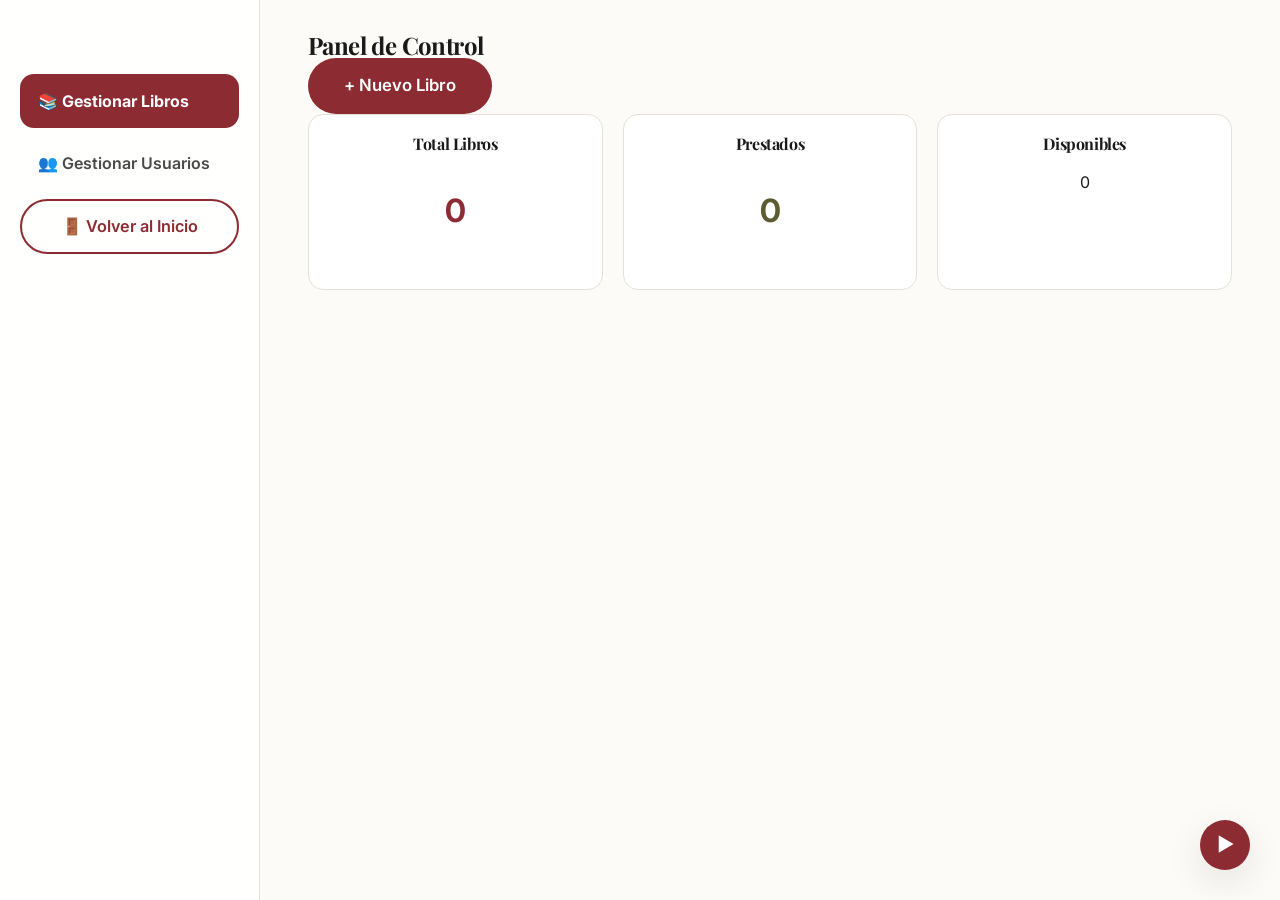
==== administracion.html @ 9a219c36 "Fase 3: desarrollo completo del MVP — login, préstamos, panel admin" ====
<!doctype html>
<html lang="es">
  <head>
    <meta charset="UTF-8" />
    <meta name="viewport" content="width=device-width, initial-scale=1.0" />
    <link rel="preconnect" href="https://fonts.googleapis.com" />
    <link rel="preconnect" href="https://fonts.gstatic.com" crossorigin />
    <link
      href="https://fonts.googleapis.com/css2?family=Inter:wght@400;500;600;700&family=Playfair+Display:wght@600;700;800&display=swap"
      rel="stylesheet"
    />
    <link rel="stylesheet" href="global.css" />
    <title>Panel de Administración - Biblioteca Digital</title>
  </head>

  <body>
    <audio id="musica-fondo" loop>
      <source src="images/musicword-library-312688.mp3" type="audio/mpeg" />
    </audio>

    <button
      id="control-audio"
      class="boton-flotante-audio"
      onclick="toggleAudio()"
    >
      <span id="icono-audio">▶</span>
    </button>

    <script>
      function toggleAudio() {
        const audio = document.getElementById("musica-fondo");
        const icono = document.getElementById("icono-audio");

        if (audio.paused) {
          audio.play();
          icono.innerText = "⏸"; // Cambia a pausa
        } else {
          audio.pause();
          icono.innerText = "▶"; // Cambia a play
        }
      }
    </script>
    <div class="contenedor-panel" data-page="admin">
      <aside class="barra-lateral">
        <nav style="height: 100%; display: flex; flex-direction: column">
          <ul class="lista-nav" style="flex-grow: 1">
            <li class="lista-nav__item">
              <button class="lista-nav__link activo" data-target="libros">
                📚 Gestionar Libros
              </button>
            </li>
            <li class="lista-nav__item">
              <button class="lista-nav__link" data-target="usuarios">
                👥 Gestionar Usuarios
              </button>
            </li>

            <li
              class="lista-nav__item"
              style="margin-top: auto; padding-bottom: 20px"
            >
              <button
                id="btn-logout"
                class="btn btn--outline"
                style="
                  width: 100%;
                  color: var(--color-borgona);
                  border-color: var(--color-borgona);
                "
              >
                🚪 Volver al Inicio
              </button>
            </li>
          </ul>
        </nav>
      </aside>

      <main class="contenido-principal">

        <!-- ── Sección Libros ────────────────────────────── -->
        <section id="seccion-libros">
        <header class="header-admin">
          <h2>Panel de Control</h2>
          <button class="boton boton-principal" data-modal-open="nuevo-libro">
            + Nuevo Libro
          </button>
        </header>

        <section
          class="stats-grid"
          style="display: flex; gap: 20px; margin-bottom: 30px"
        >
          <div
            class="stat-card"
            style="
              background: white;
              padding: 20px;
              border-radius: 15px;
              flex: 1;
              text-align: center;
              border: 1px solid var(--color-borde);
            "
          >
            <h4>Total Libros</h4>
            <p
              id="stat-total"
              style="
                font-size: 2rem;
                font-weight: bold;
                color: var(--color-borgona);
              "
            >
              0
            </p>
          </div>
          <div
            class="stat-card"
            style="
              background: white;
              padding: 20px;
              border-radius: 15px;
              flex: 1;
              text-align: center;
              border: 1px solid var(--color-borde);
            "
          >
            <h4>Prestados</h4>
            <p
              id="stat-prestados"
              style="
                font-size: 2rem;
                font-weight: bold;
                color: var(--color-oliva);
              "
            >
              0
            </p>
          </div>
          <div
            class="stat-card"
            style="
              background: white;
              padding: 20px;
              border-radius: 15px;
              flex: 1;
              text-align: center;
              border: 1px solid var(--color-borde);
            "
          >
            <h4>Disponibles</h4>
            <p
              id="stat-disponibles"
              szºtyle="font-size: 2rem; font-weight: bold; color: #666;"
            >
              0
            </p>
          </div>
        </section>

        <div id="lista-admin-libros"></div>
        </section>

        <!-- ── Sección Usuarios (NUEVA) ──────────────────── -->
        <section id="seccion-usuarios" hidden>
          <header class="header-admin">
            <h2>Gestión de Usuarios</h2>
            <button class="boton boton-principal" data-modal-open="nuevo-usuario">
              + Nuevo Usuario
            </button>
          </header>
          <div id="lista-admin-usuarios"></div>
        </section>

      </main>
    </div>

    <div class="modal" data-modal="nuevo-libro" hidden>
      <div class="modal__content">
        <h3>Añadir Nuevo Libro</h3>
        <form class="form" data-admin-form="form">
          <label for="titulo">Título</label>
          <input type="text" name="titulo" id="titulo" required />

          <label for="autor">Autor</label>
          <input type="text" name="autor" id="autor" required />

          <label for="estado">Estado inicial</label>
          <select name="estado" id="estado">
            <option value="disponible" selected>Disponible</option>
            <option value="prestado">Prestado</option>
          </select>

          <label for="imagen-libro">Imagen de portada</label>
          <input
            type="file"
            name="imagen"
            id="imagen-libro"
            data-field="imagen"
            accept="image/*"
          />

          <div class="preview-imagen" data-preview="wrap" hidden>
            <p>Vista previa:</p>
            <img
              data-preview="img"
              style="max-width: 100px; border-radius: 10px"
            />
          </div>

          <div class="modal__actions">
            <button
              class="boton boton-contorno"
              type="button"
              data-modal-close="nuevo-libro"
            >
              Cancelar
            </button>
            <button class="boton boton-principal" type="submit">
              Guardar Libro
            </button>
          </div>
          <p
            data-admin-form="msg"
            style="text-align: center; margin-top: 10px"
          ></p>
        </form>
      </div>
    </div>

    <script src="JS/admin.js" type="module"></script>

    <!-- ══ MODAL: Nuevo / Editar Usuario (NUEVO) ════════════ -->
    <div class="modal" data-modal="nuevo-usuario" hidden>
      <div class="modal__content">
        <h3 id="modal-usuario-titulo">Añadir Nuevo Usuario</h3>
        <form class="form" id="form-usuario">
          <input type="hidden" id="usuario-id" />

          <label for="usuario-email">Email</label>
          <input type="email" id="usuario-email" required />
          <small id="error-email" style="color: var(--color-borgona); display:block; margin-top:-14px; margin-bottom:10px;"></small>

          <label for="usuario-password">
            Contraseña
            <span id="pass-hint" style="font-size:0.8rem; color: var(--color-gris-claro);">(dejar vacío para no cambiarla)</span>
          </label>
          <input type="password" id="usuario-password" />
          <small id="error-password" style="color: var(--color-borgona); display:block; margin-top:-14px; margin-bottom:10px;"></small>

          <label for="usuario-rol">Rol</label>
          <select id="usuario-rol" style="padding: 10px 18px; border: 1px solid var(--color-borde); border-radius: 9999px; width: 100%; margin-bottom: 18px; background: white;">
            <option value="usuario">Usuario</option>
            <option value="admin">Admin</option>
          </select>

          <div class="modal__actions">
            <button class="boton boton-contorno" type="button" data-modal-close="nuevo-usuario">Cancelar</button>
            <button class="boton boton-principal" type="submit">Guardar</button>
          </div>
          <p id="msg-usuario" style="text-align: center; margin-top: 10px; min-height: 1.2em;"></p>
        </form>
      </div>
    </div>

    <script src="JS/usuarios.js" type="module"></script>
  </body>
</html>
---- global.css ----
/* =========================================================
   1) Variables
   ========================================================= */
:root {
  --color-borgona: #8C2B32;
  --color-oliva: #5D5C31;
  --color-crema: #FDFBF7;
  --color-blanco-suave: #F9F6F0;
  --color-negro: #1A1A1A;
  --color-gris: #4A4A4A;
  --color-gris-claro: #6B7280;
  --color-borde: #e5e0d8;

  --radio-grande: 20px;
  --radio-muy-grande: 28px;

  --sombra-pequena: 0 12px 32px rgba(0, 0, 0, 0.08);
  --sombra-media: 0 12px 36px rgba(0, 0, 0, 0.10);
  --sombra-vidrio: 0 8px 32px rgba(31, 38, 135, 0.15);

  --transicion: all 0.32s cubic-bezier(0.4, 0, 0.2, 1);
  --desenfoque: blur(12px);
}

/* =========================================================
   2) Reset básico
   ========================================================= */
* {
  box-sizing: border-box;
}

body {
  margin: 0;
}

img {
  max-width: 100%;
  display: block;
}

button,
input {
  font: inherit;
}

.sr-only {
  position: absolute;
  width: 1px;
  height: 1px;
  padding: 0;
  margin: -1px;
  overflow: hidden;
  clip: rect(0, 0, 0, 0);
  white-space: nowrap;
  border: 0;
}

/* =========================================================
   3) Base + Tipografía (fuentes + estilos)
   ========================================================= */

/* Boton de audio */

.boton-flotante-audio {
  position: fixed;
  bottom: 30px;
  right: 30px;
  width: 50px;
  height: 50px;
  border-radius: 50%;
  background-color: var(--color-borgona);
  color: white;
  border: none;
  cursor: pointer;
  z-index: 9999;
  box-shadow: var(--sombra-media);
  display: flex;
  align-items: center;
  justify-content: center;
  font-size: 1.2rem;
  transition: var(--transicion);
}

.boton-flotante-audio:hover {
  transform: scale(1.1);
  background-color: var(--color-negro);
}

body {
  background: var(--color-crema);
  color: var(--color-negro);
  font-family: 'Inter', system-ui, sans-serif;
  line-height: 1.65;
  font-size: 16px;
}

.fuente-serie {
  font-family: 'Playfair Display', serif;
  letter-spacing: -0.025em;
}

h1,
h2,
h3,
h4 {
  font-family: 'Playfair Display', serif;
  letter-spacing: -0.025em;
  margin: 0;
  line-height: 1.1;
}

/* Textos reutilizables */
.texto-muted {
  color: var(--color-gris-claro);
  margin: 8px 0 0;
  font-size: 0.98rem;
}

small {
  color: var(--color-gris-claro);
  font-size: 0.98rem;
}

/* Títulos reutilizables */


.titulo-seccion {
  text-align: center;
  font-size: 2.8rem;
  font-weight: 800;
  margin: 0 0 24px;
}

.titulo-seccion--grande {
  font-size: 2.4rem;
  font-weight: 800;
  text-align: left;
  margin: 0;
}

.titulo-panel {
  font-size: 2.3rem;
  font-weight: 800;
  margin: 0 0 12px;
  line-height: 1.05;
}

/* Título de tarjeta */
.titulo-card {
  font-size: 1.35rem;
  font-weight: 800;
  margin: 0;
}

/* =========================================================
   4) Contenedores y filas (reutilizables)
   ========================================================= */
.contenedor-padded {
  padding: 48px 20px;
}

.seccion-index {
  padding-top: 24px;
  padding-bottom: 72px;
}

.fila-between {
  display: flex;
  justify-content: space-between;
  align-items: center;
  gap: 16px;
}

.fila-center {
  display: flex;
  justify-content: center;
  align-items: center;
}

/* =========================================================
   5) Botones (dos sistemas: .boton y .btn)
   ========================================================= */

/* ----- Sistema del alumno (login/admin) ----- */
.boton {
  padding: 14px 36px;
  border-radius: 9999px;
  font-weight: 600;
  font-size: 1.05rem;
  cursor: pointer;
  transition: var(--transicion);
  border: none;
  display: inline-block;
  text-decoration: none;
}

/* Solo en login: botón ancho */
.contenedor-form .boton {
  width: 100%;
}

.boton-principal,
.boton-borgona {
  background: var(--color-borgona);
  color: white;
}

.boton-contorno {
  background: transparent;
  border: 2px solid var(--color-borgona);
  color: var(--color-borgona);
}

.boton:hover {
  transform: translateY(-3px) scale(1.03);
}

.boton:active {
  transform: translateY(-1px) scale(1.01);
}

.boton:focus-visible {
  outline: 3px solid rgba(140, 43, 50, 0.35);
  outline-offset: 3px;
}

.boton-principal:hover,
.boton-borgona:hover {
  background: var(--color-negro);
  box-shadow: 0 14px 32px rgba(140, 43, 50, 0.22);
}

.boton-contorno:hover {
  background: rgba(140, 43, 50, 0.08);
}

/* ----- Sistema para index (tu HTML usa .btn) ----- */
.btn {
  padding: 12px 28px;
  border-radius: 9999px;
  font-weight: 600;
  font-size: 1.02rem;
  cursor: pointer;
  transition: var(--transicion);
  border: none;
  display: inline-flex;
  align-items: center;
  justify-content: center;
  text-decoration: none;
}

.btn:hover {
  transform: translateY(-2px);
}

.btn:active {
  transform: translateY(-1px);
}

.btn:focus-visible {
  outline: 3px solid rgba(140, 43, 50, 0.35);
  outline-offset: 3px;
}

.btn--primary {
  background: var(--color-borgona);
  color: #fff;
}

.btn--primary:hover {
  background: var(--color-negro);
  box-shadow: 0 14px 32px rgba(140, 43, 50, 0.22);
}

.btn--outline {
  background: transparent;
  border: 2px solid var(--color-borgona);
  color: var(--color-borgona);
}

.btn--outline:hover {
  background: rgba(140, 43, 50, 0.08);
}

.btn--ghost {
  background: transparent;
  color: var(--color-borgona);
  padding: 10px 16px;
}

.btn--ghost:hover {
  background: rgba(140, 43, 50, 0.08);
}

/* =========================================================
   6) Tarjetas (base + variantes)
   ========================================================= */
.card {
  border-radius: var(--radio-muy-grande);
  transition: var(--transicion);
}

.card--hover:hover {
  transform: translateY(-8px);
  box-shadow: var(--sombra-media);
}

.card--glass {
  background: rgba(255, 255, 255, 0.16);
  backdrop-filter: var(--desenfoque);
  -webkit-backdrop-filter: var(--desenfoque);
  border: 1px solid rgba(255, 255, 255, 0.22);
  box-shadow: var(--sombra-vidrio);
}

.card--stat {
  background: rgba(255, 255, 255, 0.88);
  border: 1px solid rgba(0, 0, 0, 0.06);
  box-shadow: var(--sombra-pequena);
}

/* Card de index (como no usa .tarjeta-libro, le damos base visual) */
.card {
  background: rgba(255, 255, 255, 0.92);
  border: 1px solid rgba(0, 0, 0, 0.06);
  box-shadow: var(--sombra-pequena);
}

.card__body {
  padding: 18px 20px 22px;
  display: flex;
  flex-direction: column;
  gap: 12px;
}

/* Compatibilidad con clases originales */
.tarjeta-libro {
  background: rgba(255, 255, 255, 0.88);
  border: 1px solid rgba(0, 0, 0, 0.06);
  box-shadow: var(--sombra-pequena);
  border-radius: var(--radio-muy-grande);
  padding: 28px;
}

.tarjeta-estadistica {
  border-radius: var(--radio-muy-grande);
  padding: 32px;
  text-align: center;
  background: rgba(255, 255, 255, 0.88);
  border: 1px solid rgba(0, 0, 0, 0.06);
  box-shadow: var(--sombra-pequena);
}

.tarjeta-vidrio {
  border-radius: var(--radio-muy-grande);
}

/* =========================================================
   7) Inputs por contexto (NO global input)
   ========================================================= */

/* Buscador (index) */
.buscador {
  max-width: 720px;
  margin: 40px auto 0;
  display: flex;
  gap: 10px;
  align-items: center;

  background: rgba(255, 255, 255, 0.88);
  backdrop-filter: blur(16px);
  -webkit-backdrop-filter: blur(16px);

  padding: 10px;
  border-radius: 9999px;
  box-shadow: 0 12px 40px rgba(0, 0, 0, 0.15);
}

.buscador__input {
  padding: 14px 16px;
  border: none;
  border-radius: 9999px;
  width: 100%;
  margin: 0;
  background: transparent;
  color: var(--color-negro);
}

.buscador__input::placeholder {
  color: rgba(26, 26, 26, 0.55);
}

.buscador__input:focus-visible {
  outline: 3px solid rgba(140, 43, 50, 0.25);
  outline-offset: 2px;
}

.buscador .btn {
  white-space: nowrap;
}

/* Formularios (login) */
.form input,
.form__input {
  padding: 10px 18px;
  border: 1px solid var(--color-borde);
  border-radius: 9999px;
  width: 100%;
  margin-bottom: 18px;
}

.contenedor-form h2 {
  text-align: center;
}

.form label {
  display: block;
  text-align: left;
  font-weight: 400;
  font-size: 0.98rem;
  color: var(--color-gris);
  margin: 12px 0 8px;
}

.form input:focus-visible,
.form__input:focus-visible {
  outline: 3px solid rgba(140, 43, 50, 0.25);
  outline-offset: 3px;
}

.form__mensaje {
  margin: 14px 0 0;
  color: var(--color-gris-claro);
  min-height: 1.2em;
}

/* =========================================================
   8) Portadas y grids
   ========================================================= */
.grid-destacados {
  display: grid;
  grid-template-columns: repeat(auto-fill, minmax(300px, 1fr));
  gap: 40px;
  max-width: 1200px;
  margin: 0 auto;
}

.portada-libro {
  width: 80%;
  max-width: 100%;
  height: auto;
  object-fit: contain;
  border-radius: var(--radio-grande);
  margin: 18px auto 0;
}


/* =========================================================
   9) Tabla admin (mejora mínima)
   ========================================================= */
.tabla-wrap {
  overflow: auto;
}

.tabla-datos {
  width: 100%;
  border-collapse: separate;
  border-spacing: 0 12px;
  background: transparent;
  border: none;
}

.tabla-datos th {
  text-align: left;
  padding: 16px 24px;
  color: var(--color-gris-claro);
  font-weight: 700;
  font-size: 0.98rem;
}

.tabla-datos td {
  padding: 22px 24px;
  background: white;
  vertical-align: middle;
  font-size: 1rem;
  color: var(--color-negro);
}

.tabla-datos tbody tr:hover td {
  background: rgba(140, 43, 50, 0.04);
}

.tabla-datos tr td:first-child {
  border-radius: 16px 0 0 16px;
}

.tabla-datos tr td:last-child {
  border-radius: 0 16px 16px 0;
}

.etiqueta-estado {
  display: inline-block;
  padding: 8px 12px;
  border-radius: 9999px;
  font-weight: 700;
  font-size: 0.95rem;
}

.estado-disponible {
  background: rgba(46, 125, 50, 0.12);
  color: #2e7d32;
}

/* =========================================================
   10) Layouts por página (index / login / admin)
   ========================================================= */

/* ---------- Index (tu HTML usa .hero) ---------- */
.hero {
  background:
    linear-gradient(rgba(140, 43, 50, 0.62), rgba(93, 92, 49, 0.72)),
    url("images/fondo.png") center/cover no-repeat;
  color: white;
  text-align: center;
  padding: 60px 20px 70px;
  border-radius: 0 0 60px 60px;
}

.hero .titulo-hero {
  color: white;
  text-align: center;
  margin: 0 0 12px;
  font-size: 3rem;
}

/* Página del index */
.pagina {
  padding: 80px 20px;
}

/* ---------- Login ---------- */
.contenedor-login {
  display: flex;
  height: 100vh;
}

.lado-info {
  flex: 1.4;
  background:
    linear-gradient(rgba(26, 26, 26, 0.45), rgba(93, 92, 49, 0.65)),
    url("images/fondo.png") center/cover no-repeat fixed;
  display: flex;
  align-items: center;
  justify-content: center;
  padding: 40px;
  color: white;
}

.lado-formulario {
  flex: 1;
  background: var(--color-crema);
  display: flex;
  align-items: center;
  justify-content: center;
}

.contenedor-form {
  width: 100%;
  max-width: 360px;
  background: white;
  padding: 48px;
  border-radius: var(--radio-muy-grande);
  box-shadow: var(--sombra-media);
  text-align: center;
}

/* Promo login */
.tarjeta-vidrio--login {
  width: min(720px, 90%);
  padding: 56px 64px;
  text-align: center;
  border-radius: 28px;

  background: linear-gradient(135deg, rgba(255, 255, 255, 0.22), rgba(255, 255, 255, 0.10));

  backdrop-filter: blur(14px);
  -webkit-backdrop-filter: blur(18px);

  border: 1px solid rgba(255, 255, 255, 0.28);

  box-shadow:
    0 18px 60px rgba(0, 0, 0, 0.28),
    inset 0 1px 0 rgba(255, 255, 255, 0.25);

  color: rgba(255, 255, 255, 0.92);
}

.tarjeta-vidrio--login h1 {
  font-size: 3.4rem;
  margin: 0;
}

.stats-login {
  display: flex;
  gap: 56px;
  margin-top: 40px;
  justify-content: center;
}

.stats-login strong {
  font-size: 1.45rem;
  font-weight: 800;
}

/* ---------- Admin ---------- */
.contenedor-panel {
  display: grid;
  grid-template-columns: 260px 1fr;
  min-height: 100vh;
}

/* Sidebar */
.barra-lateral {
  background: rgba(255, 255, 255, 0.92);
  border-right: 1px solid var(--color-borde);
  padding: 34px 20px;
  box-shadow: 2px 0 24px rgba(0, 0, 0, 0.05);
}

/* Nav */
.lista-nav {
  list-style: none;
  padding: 0;
  margin: 40px 0 0;
}

.lista-nav__item {
  margin-bottom: 8px;
}

.lista-nav__link {
  width: 100%;
  text-align: left;

  padding: 14px 18px;
  border-radius: 14px;

  cursor: pointer;
  color: var(--color-gris);

  transition: var(--transicion);
  font-weight: 600;
  font-size: 1rem;

  display: flex;
  align-items: center;
  gap: 12px;

  background: transparent;
  border: none;
}

.lista-nav__link:focus-visible {
  outline: 3px solid rgba(140, 43, 50, 0.25);
  outline-offset: 3px;
}

.lista-nav__link.activo {
  background: var(--color-borgona);
  color: white;
  font-weight: 700;
}

/* Contenido */
.contenido-principal {
  padding: 32px 48px 56px;
  background: var(--color-crema);
}

/* Cards de estadísticas */
.rejilla-estadisticas {
  display: grid;
  grid-template-columns: repeat(auto-fit, minmax(240px, 1fr));
  gap: 24px;
  margin-bottom: 34px;
}

.tarjeta-estadistica {
  padding: 26px 24px;
  text-align: center;
  border-radius: var(--radio-muy-grande);
  background: rgba(255, 255, 255, 0.92);
  border: 1px solid rgba(0, 0, 0, 0.06);
  box-shadow: 0 14px 32px rgba(0, 0, 0, 0.08);
  transition: var(--transicion);
}

.tarjeta-estadistica:hover {
  transform: translateY(-6px);
  box-shadow: 0 18px 44px rgba(0, 0, 0, 0.12);
}

.stats-valor {
  font-size: 3.1rem;
  font-weight: 800;
  color: var(--color-borgona);
  display: block;
  margin-bottom: 6px;
}

.panel-tabla {
  padding: 34px 34px 26px;
  border-radius: var(--radio-muy-grande);

  background: rgba(255, 255, 255, 0.78);
  backdrop-filter: blur(10px);
  -webkit-backdrop-filter: blur(10px);

  border: 1px solid rgba(255, 255, 255, 0.35);
  box-shadow: 0 18px 50px rgba(0, 0, 0, 0.10);
}

.panel-tabla__header {
  display: flex;
  justify-content: space-between;
  align-items: center;
  gap: 16px;
  margin-bottom: 22px;
}

/* Título del panel */
.titulo-seccion--grande {
  margin: 0;
}

/* Tabla */
.tabla-wrap {
  overflow: auto;
  border-radius: 22px;
}

/* Base */
.tabla-datos {
  width: 100%;
  border-collapse: separate;
  border-spacing: 0;
  background: transparent;
  border: none;
}

/* Cabecera más marcada */
.tabla-datos thead th {
  text-align: left;
  padding: 16px 18px;
  color: rgba(26, 26, 26, 0.55);
  font-weight: 800;
  font-size: 0.95rem;
  letter-spacing: 0.02em;

  background: rgba(253, 251, 247, 0.85);
  border-bottom: 1px solid rgba(0, 0, 0, 0.06);
}

/* Celdas */
.tabla-datos tbody td {
  padding: 18px 18px;
  background: rgba(255, 255, 255, 0.88);
  border-bottom: 1px solid rgba(0, 0, 0, 0.05);
  font-size: 1rem;
}

/* Zebra */
.tabla-datos tbody tr:nth-child(even) td {
  background: rgba(255, 255, 255, 0.72);
}

.tabla-datos tbody tr {
  transition: var(--transicion);
}

.tabla-datos tbody tr:hover td {
  background: rgba(140, 43, 50, 0.06);
}

.tabla-datos tbody tr:hover td:first-child {
  box-shadow: inset 4px 0 0 rgba(140, 43, 50, 0.85);
}

/* Redondeos en primera y última fila para que se vea como bloque */
.tabla-datos thead th:first-child {
  border-top-left-radius: 18px;
}

.tabla-datos thead th:last-child {
  border-top-right-radius: 18px;
}

.tabla-datos tbody tr:last-child td:first-child {
  border-bottom-left-radius: 18px;
}

.tabla-datos tbody tr:last-child td:last-child {
  border-bottom-right-radius: 18px;
}

/* Estado */
.etiqueta-estado {
  display: inline-block;
  padding: 8px 12px;
  border-radius: 9999px;
  font-weight: 800;
  font-size: 0.92rem;
}

.estado-disponible {
  background: rgba(46, 125, 50, 0.12);
  color: #2e7d32;
}

/* ===== Modal ===== */
.modal[hidden] {
  display: none;
}

.modal {
  position: fixed;
  inset: 0;
  z-index: 999;
}

.modal__overlay {
  position: absolute;
  inset: 0;
  background: rgba(0, 0, 0, 0.45);
}

.modal__content {
  position: relative;
  width: min(560px, calc(100% - 32px));
  margin: 80px auto;
  border-radius: var(--radio-muy-grande);
  background: rgba(255, 255, 255, 0.92);
  box-shadow: 0 22px 70px rgba(0, 0, 0, 0.20);
  border: 1px solid rgba(0, 0, 0, 0.06);
  padding: 26px 26px 22px;
}

.modal__header {
  display: flex;
  justify-content: space-between;
  align-items: center;
  gap: 12px;
  margin-bottom: 10px;
}

.modal__title {
  margin: 0;
  font-size: 1.9rem;
}

.modal__desc {
  margin: 0 0 18px;
  color: var(--color-gris-claro);
}

.modal__actions {
  display: flex;
  gap: 12px;
  justify-content: flex-end;
  margin-top: 6px;
}

/* Select consistente con inputs del formulario */
.form__select {
  padding: 10px 18px;
  border: 1px solid var(--color-borde);
  border-radius: 9999px;
  width: 100%;
  margin-bottom: 18px;
  background: white;
}

.form__file {
  width: 100%;
  margin-bottom: 18px;
  padding: 12px 14px;
  border: 1px dashed var(--color-borde);
  border-radius: 18px;
  background: rgba(255, 255, 255, 0.7);
}

.form__file::file-selector-button {
  margin-right: 12px;
  padding: 10px 16px;
  border-radius: 9999px;
  border: 2px solid var(--color-borgona);
  background: transparent;
  color: var(--color-borgona);
  font-weight: 700;
  cursor: pointer;
  transition: var(--transicion);
}

.form__file::file-selector-button:hover {
  background: rgba(140, 43, 50, 0.08);
  transform: translateY(-1px);
}

.form__file::file-selector-button:active {
  transform: translateY(0);
}

.preview-imagen {
  border: 1px solid rgba(0, 0, 0, 0.06);
  background: rgba(255, 255, 255, 0.75);
  border-radius: 22px;
  padding: 12px;
  margin: 6px 0 14px;
}

.preview-imagen__texto {
  margin: 0 0 10px;
  color: var(--color-gris-claro);
  font-size: 0.95rem;
}

.preview-imagen__img {
  width: 100%;
  max-height: 220px;
  object-fit: contain;
  border-radius: 18px;
}


/* =========================================================
   11) Multimedia y Animaciones
   ========================================================= */

/* Animación para que la página cargue de forma elegante */
@keyframes fadeInPage {
  from { opacity: 0; transform: translateY(10px); }
  to { opacity: 1; transform: translateY(0); }
}

.hero, .contenedor-login, .contenedor-panel {
  animation: fadeInPage 0.8s ease-out forwards;
}

/* Ajuste del Hero para que la imagen de fondo 
   no dificulte la lectura del texto */
.hero {
  position: relative;
  /* El degradado lineal asegura que el texto blanco se vea bien sobre cualquier foto */
  background: 
    linear-gradient(rgba(140, 43, 50, 0.45), rgba(26, 26, 26, 0.7)),
    url("images/fondo.png") center/cover no-repeat;
  display: flex;
  flex-direction: column;
  justify-content: center;
  align-items: center;
  min-height: 400px;
}

/* =========================================================
   12) Media Queries (Tablet y Móvil)
   ========================================================= */

/* ----- TABLET (≤ 900px) ----- */
@media (max-width: 900px) {
  .contenedor-login {
    flex-direction: row; 
  }
  
  .lado-info {
    flex: 1;
    padding: 20px;
  }

  .tarjeta-vidrio--login h1 {
    font-size: 2.2rem;
  }

  /* Admin: El menú lateral se pone arriba */
  .contenedor-panel {
    grid-template-columns: 1fr;
  }

  .barra-lateral {
    border-right: none;
    border-bottom: 1px solid var(--color-borde);
  }

  .lista-nav {
    display: flex;
    flex-wrap: wrap;
    gap: 10px;
    margin-top: 10px;
  }

  .grid-destacados {
    grid-template-columns: repeat(2, 1fr);
    gap: 20px;
  }
}

/* ----- MÓVIL (≤ 600px) ----- */
@media (max-width: 600px) {
  /* En móvil quitamos la imagen lateral del login para ir directos al grano */
  .lado-info {
    display: none;
  }

  .contenedor-form {
    max-width: 100%;
    margin: 20px;
    padding: 30px 20px;
    box-shadow: none;
  }

  .hero .titulo-hero {
    font-size: 2rem;
    padding: 0 10px;
  }

  /* Buscador apilado */
  .buscador {
    flex-direction: column;
    width: 90%;
    border-radius: 20px;
    padding: 15px;
  }

  .buscador__input {
    text-align: center;
    margin-bottom: 10px;
  }

  .buscador .btn {
    width: 100%;
  }

  .grid-destacados {
    grid-template-columns: 1fr;
  }

  /* REQUISITO: Tabla con scroll horizontal para no romper el layout */
  .tabla-wrap {
    display: block;
    width: 100%;
    overflow-x: auto;
    -webkit-overflow-scrolling: touch;
  }

  .tabla-datos {
    min-width: 600px;
  }

  .rejilla-estadisticas {
    grid-template-columns: 1fr;
  }
}
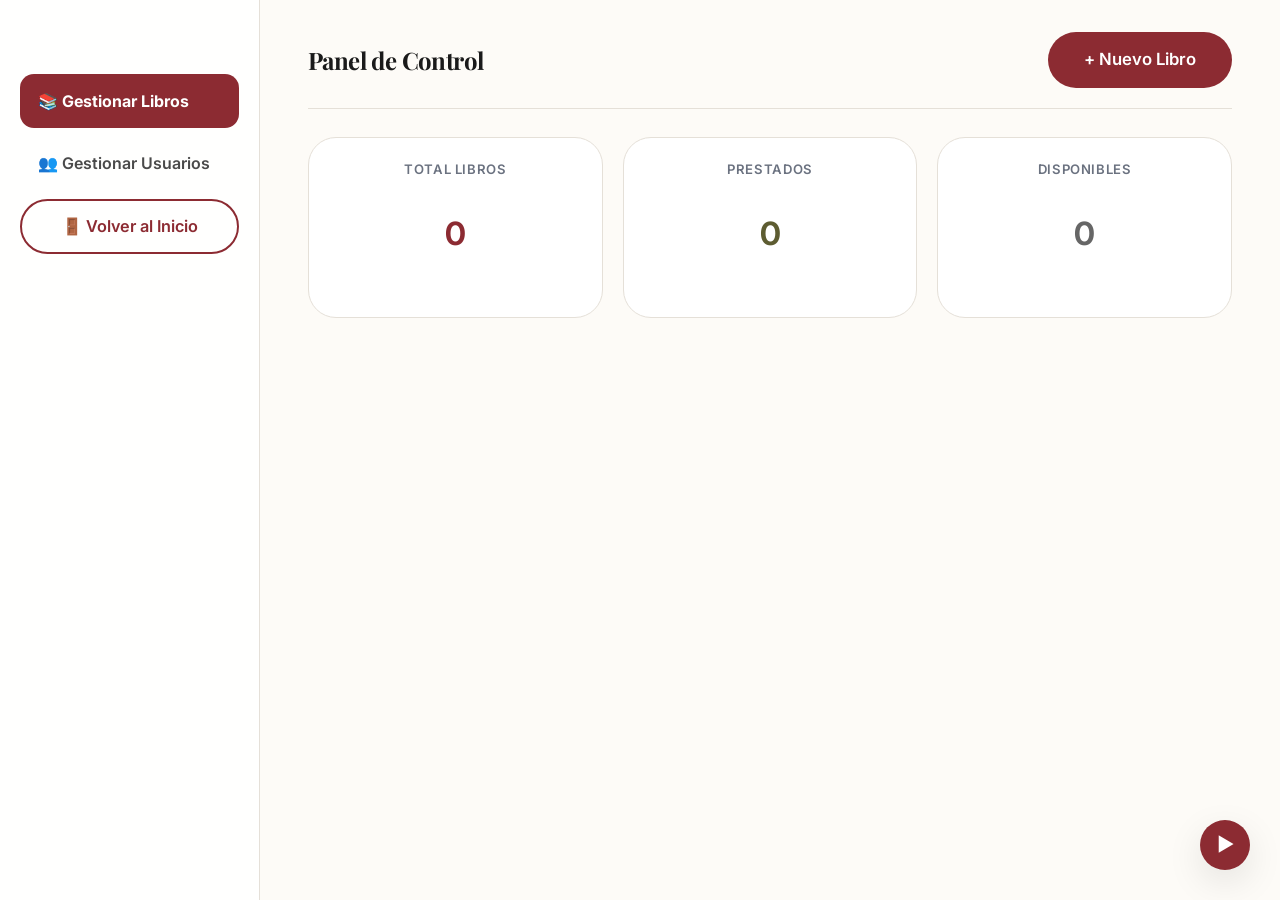
==== commit 0509c8c8: "Simplificar codigo para defensa FP, separar CSS del JS y anadir EXPLICACION_PROYECTO.md" ====
--- a/administracion.html
+++ b/administracion.html
@@ -1,4 +1,6 @@
 <!doctype html>
+<!-- administracion.html — Panel del administrador: gestión de libros y usuarios.
+     Requiere rol admin. Carga admin.js y usuarios.js. -->
 <html lang="es">
   <head>
     <meta charset="UTF-8" />
@@ -15,14 +17,10 @@
 
   <body>
     <audio id="musica-fondo" loop>
-      <source src="images/musicword-library-312688.mp3" type="audio/mpeg" />
+      <source src="imagenes/musicword-library-312688.mp3" type="audio/mpeg" />
     </audio>
 
-    <button
-      id="control-audio"
-      class="boton-flotante-audio"
-      onclick="toggleAudio()"
-    >
+    <button id="control-audio" class="boton-flotante-audio" onclick="toggleAudio()">
       <span id="icono-audio">▶</span>
     </button>
 
@@ -33,17 +31,18 @@
 
         if (audio.paused) {
           audio.play();
-          icono.innerText = "⏸"; // Cambia a pausa
+          icono.innerText = "⏸";
         } else {
           audio.pause();
-          icono.innerText = "▶"; // Cambia a play
+          icono.innerText = "▶";
         }
       }
     </script>
+
     <div class="contenedor-panel" data-page="admin">
       <aside class="barra-lateral">
-        <nav style="height: 100%; display: flex; flex-direction: column">
-          <ul class="lista-nav" style="flex-grow: 1">
+        <nav class="nav-lateral-flex">
+          <ul class="lista-nav lista-nav-flex">
             <li class="lista-nav__item">
               <button class="lista-nav__link activo" data-target="libros">
                 📚 Gestionar Libros
@@ -55,19 +54,8 @@
               </button>
             </li>
 
-            <li
-              class="lista-nav__item"
-              style="margin-top: auto; padding-bottom: 20px"
-            >
-              <button
-                id="btn-logout"
-                class="btn btn--outline"
-                style="
-                  width: 100%;
-                  color: var(--color-borgona);
-                  border-color: var(--color-borgona);
-                "
-              >
+            <li class="lista-nav__item nav-item-inferior">
+              <button id="btn-logout" class="btn btn--outline btn-volver-inicio">
                 🚪 Volver al Inicio
               </button>
             </li>
@@ -77,90 +65,32 @@
 
       <main class="contenido-principal">
 
-        <!-- ── Sección Libros ────────────────────────────── -->
         <section id="seccion-libros">
-        <header class="header-admin">
-          <h2>Panel de Control</h2>
-          <button class="boton boton-principal" data-modal-open="nuevo-libro">
-            + Nuevo Libro
-          </button>
-        </header>
+          <header class="header-admin">
+            <h2>Panel de Control</h2>
+            <button class="boton boton-principal" data-modal-open="nuevo-libro">
+              + Nuevo Libro
+            </button>
+          </header>
 
-        <section
-          class="stats-grid"
-          style="display: flex; gap: 20px; margin-bottom: 30px"
-        >
-          <div
-            class="stat-card"
-            style="
-              background: white;
-              padding: 20px;
-              border-radius: 15px;
-              flex: 1;
-              text-align: center;
-              border: 1px solid var(--color-borde);
-            "
-          >
-            <h4>Total Libros</h4>
-            <p
-              id="stat-total"
-              style="
-                font-size: 2rem;
-                font-weight: bold;
-                color: var(--color-borgona);
-              "
-            >
-              0
-            </p>
-          </div>
-          <div
-            class="stat-card"
-            style="
-              background: white;
-              padding: 20px;
-              border-radius: 15px;
-              flex: 1;
-              text-align: center;
-              border: 1px solid var(--color-borde);
-            "
-          >
-            <h4>Prestados</h4>
-            <p
-              id="stat-prestados"
-              style="
-                font-size: 2rem;
-                font-weight: bold;
-                color: var(--color-oliva);
-              "
-            >
-              0
-            </p>
-          </div>
-          <div
-            class="stat-card"
-            style="
-              background: white;
-              padding: 20px;
-              border-radius: 15px;
-              flex: 1;
-              text-align: center;
-              border: 1px solid var(--color-borde);
-            "
-          >
-            <h4>Disponibles</h4>
-            <p
-              id="stat-disponibles"
-              szºtyle="font-size: 2rem; font-weight: bold; color: #666;"
-            >
-              0
-            </p>
-          </div>
+          <section class="stats-grid">
+            <div class="stat-card">
+              <h4>Total Libros</h4>
+              <p id="stat-total" class="stat-card__numero stat-card__numero--total">0</p>
+            </div>
+            <div class="stat-card">
+              <h4>Prestados</h4>
+              <p id="stat-prestados" class="stat-card__numero stat-card__numero--prestados">0</p>
+            </div>
+            <div class="stat-card">
+              <h4>Disponibles</h4>
+              <p id="stat-disponibles" class="stat-card__numero stat-card__numero--disponibles">0</p>
+            </div>
+          </section>
+
+          <div id="lista-admin-libros"></div>
         </section>
 
-        <div id="lista-admin-libros"></div>
-        </section>
-
-        <!-- ── Sección Usuarios (NUEVA) ──────────────────── -->
         <section id="seccion-usuarios" hidden>
           <header class="header-admin">
             <h2>Gestión de Usuarios</h2>
@@ -191,45 +121,47 @@
           </select>
 
           <label for="imagen-libro">Imagen de portada</label>
-          <input
-            type="file"
-            name="imagen"
-            id="imagen-libro"
-            data-field="imagen"
-            accept="image/*"
-          />
+          <input type="file" name="imagen" id="imagen-libro" data-field="imagen" accept="image/*" />
 
           <div class="preview-imagen" data-preview="wrap" hidden>
             <p>Vista previa:</p>
-            <img
-              data-preview="img"
-              style="max-width: 100px; border-radius: 10px"
-            />
+            <img data-preview="img" class="preview-imagen__img" alt="Vista previa de portada" />
           </div>
 
+          <label for="sinopsis-manual">Sinopsis</label>
+          <textarea
+            id="sinopsis-manual"
+            name="sinopsis"
+            rows="4"
+            class="textarea-redimensionable"
+            placeholder="Escribe una breve sinopsis del libro, o pulsa el botón para obtenerla automáticamente de Google Books..."
+          ></textarea>
+
+          <label for="gb-imagen-url">
+            URL de portada
+            <span class="etiqueta-opcional">(opcional — se rellena automáticamente con Google Books)</span>
+          </label>
+          <input type="url" id="gb-imagen-url" value="" placeholder="https://... o deja vacío" />
+
+          <button type="button" id="btn-google-books" class="boton boton-contorno btn-google-books-ancho">
+            🔍 Obtener portada y sinopsis de Google Books
+          </button>
+
           <div class="modal__actions">
-            <button
-              class="boton boton-contorno"
-              type="button"
-              data-modal-close="nuevo-libro"
-            >
+            <button class="boton boton-contorno" type="button" data-modal-close="nuevo-libro">
               Cancelar
             </button>
             <button class="boton boton-principal" type="submit">
               Guardar Libro
             </button>
           </div>
-          <p
-            data-admin-form="msg"
-            style="text-align: center; margin-top: 10px"
-          ></p>
+          <p class="mensaje-formulario" data-admin-form="msg"></p>
         </form>
       </div>
     </div>
 
-    <script src="JS/admin.js" type="module"></script>
+    <script src="js/admin.js" type="module"></script>
 
-    <!-- ══ MODAL: Nuevo / Editar Usuario (NUEVO) ════════════ -->
     <div class="modal" data-modal="nuevo-usuario" hidden>
       <div class="modal__content">
         <h3 id="modal-usuario-titulo">Añadir Nuevo Usuario</h3>
@@ -238,17 +170,17 @@
 
           <label for="usuario-email">Email</label>
           <input type="email" id="usuario-email" required />
-          <small id="error-email" style="color: var(--color-borgona); display:block; margin-top:-14px; margin-bottom:10px;"></small>
+          <small id="error-email" class="campo-error"></small>
 
           <label for="usuario-password">
             Contraseña
-            <span id="pass-hint" style="font-size:0.8rem; color: var(--color-gris-claro);">(dejar vacío para no cambiarla)</span>
+            <span id="pass-hint" class="pass-hint">(dejar vacío para no cambiarla)</span>
           </label>
           <input type="password" id="usuario-password" />
-          <small id="error-password" style="color: var(--color-borgona); display:block; margin-top:-14px; margin-bottom:10px;"></small>
+          <small id="error-password" class="campo-error"></small>
 
           <label for="usuario-rol">Rol</label>
-          <select id="usuario-rol" style="padding: 10px 18px; border: 1px solid var(--color-borde); border-radius: 9999px; width: 100%; margin-bottom: 18px; background: white;">
+          <select id="usuario-rol" class="select-usuario-rol">
             <option value="usuario">Usuario</option>
             <option value="admin">Admin</option>
           </select>
@@ -257,11 +189,11 @@
             <button class="boton boton-contorno" type="button" data-modal-close="nuevo-usuario">Cancelar</button>
             <button class="boton boton-principal" type="submit">Guardar</button>
           </div>
-          <p id="msg-usuario" style="text-align: center; margin-top: 10px; min-height: 1.2em;"></p>
+          <p id="msg-usuario" class="mensaje-usuario"></p>
         </form>
       </div>
     </div>
 
-    <script src="JS/usuarios.js" type="module"></script>
+    <script src="js/usuarios.js" type="module"></script>
   </body>
-</html>+</html>
--- a/global.css
+++ b/global.css
@@ -1,5 +1,12 @@
+/* =============================================================================
+   global.css — Estilos de toda la aplicación Biblioteca Digital
+   
+   Incluye: colores, tipografía, login, catálogo, tarjetas flip, panel admin,
+   préstamos, modales, reseñas y mensajes de error/éxito.
+   ============================================================================= */
+
 /* =========================================================
-   1) Variables
+   1) Variables de color y diseño
    ========================================================= */
 :root {
   --color-borgona: #8C2B32;
@@ -333,13 +340,318 @@
   gap: 12px;
 }
 
-/* Compatibilidad con clases originales */
+/* ── Tarjeta de libro (rediseño con portada) ── */
+/* ── Flip card ──────────────────────────────────────────────── */
 .tarjeta-libro {
-  background: rgba(255, 255, 255, 0.88);
+  perspective: 1000px;
+  background: transparent;
+  border: none;
+  box-shadow: none;
+  border-radius: var(--radio-muy-grande);
+  cursor: pointer;
+  min-height: 420px;
+}
+
+.tarjeta-libro__flip-inner {
+  position: relative;
+  width: 100%;
+  height: 100%;
+  min-height: 420px;
+  transition: transform 0.55s cubic-bezier(0.4, 0.2, 0.2, 1);
+  transform-style: preserve-3d;
+}
+
+.tarjeta-libro.flipped .tarjeta-libro__flip-inner {
+  transform: rotateY(180deg);
+}
+
+/* Cara delantera y trasera */
+.tarjeta-libro__cara-front,
+.tarjeta-libro__cara-back {
+  position: absolute;
+  top: 0; left: 0;
+  width: 100%;
+  height: 100%;
+  min-height: 420px;
+  backface-visibility: hidden;
+  -webkit-backface-visibility: hidden;
+  border-radius: var(--radio-muy-grande);
+  overflow: hidden;
+  display: flex;
+  flex-direction: column;
+  background: rgba(255, 255, 255, 0.92);
   border: 1px solid rgba(0, 0, 0, 0.06);
   box-shadow: var(--sombra-pequena);
-  border-radius: var(--radio-muy-grande);
-  padding: 28px;
+}
+
+/* La cara trasera empieza rotada */
+.tarjeta-libro__cara-back {
+  transform: rotateY(180deg);
+  background: rgba(255, 255, 255, 0.97);
+  border: 2px solid var(--color-borgona);
+  justify-content: center;
+  align-items: center;
+  padding: 28px 24px;
+  gap: 14px;
+  text-align: center;
+}
+
+.tarjeta-libro__cara-front:hover {
+  box-shadow: 0 20px 48px rgba(0, 0, 0, 0.13);
+}
+
+/* Cara trasera — sinopsis */
+.tarjeta-libro__back-titulo {
+  font-family: 'Playfair Display', serif;
+  font-size: 1.2rem;
+  font-weight: 700;
+  color: var(--color-borgona);
+  margin: 0;
+  line-height: 1.3;
+}
+
+.tarjeta-libro__back-autor {
+  font-size: 0.88rem;
+  color: var(--color-gris-claro);
+  margin: 0;
+}
+
+.tarjeta-libro__back-sinopsis {
+  font-size: 0.88rem;
+  color: var(--color-gris);
+  line-height: 1.65;
+  margin: 0;
+  display: -webkit-box;
+  -webkit-line-clamp: 7;
+  -webkit-box-orient: vertical;
+  overflow: hidden;
+}
+
+.tarjeta-libro__back-sin-desc {
+  font-size: 0.85rem;
+  color: var(--color-gris-claro);
+  font-style: italic;
+  margin: 0;
+}
+
+.tarjeta-libro__back-badge {
+  display: inline-block;
+  padding: 4px 14px;
+  border-radius: 9999px;
+  font-size: 0.78rem;
+  font-weight: 700;
+  background: rgba(123, 29, 29, 0.1);
+  color: var(--color-borgona);
+  border: 1px solid rgba(123, 29, 29, 0.25);
+}
+
+.tarjeta-libro__back-hint {
+  font-size: 0.75rem;
+  color: var(--color-gris-claro);
+  margin-top: auto;
+}
+
+/* Zona de la portada */
+.tarjeta-libro__portada-wrap {
+  background: linear-gradient(135deg, #f0ebe3, #e8dfd4);
+  display: flex;
+  align-items: center;
+  justify-content: center;
+  padding: 20px;
+  min-height: 200px;
+}
+
+.tarjeta-libro__portada {
+  width: auto;
+  max-width: 100%;
+  max-height: 200px;
+  object-fit: contain;
+  border-radius: 10px;
+  box-shadow: 0 8px 24px rgba(0,0,0,0.18);
+  transition: var(--transicion);
+}
+
+.tarjeta-libro:hover .tarjeta-libro__portada {
+  transform: scale(1.04);
+}
+
+/* Portada pequeña (para préstamos, en línea con texto) */
+.tarjeta-libro__portada--pequena {
+  width: 60px;
+  height: 80px;
+  object-fit: cover;
+  border-radius: 8px;
+  box-shadow: 0 4px 12px rgba(0,0,0,0.15);
+  flex-shrink: 0;
+}
+
+/* Cuerpo de texto */
+.tarjeta-libro__cuerpo {
+  padding: 20px 22px 22px;
+  display: flex;
+  flex-direction: column;
+  gap: 8px;
+  flex: 1;
+}
+
+.tarjeta-libro__titulo {
+  font-size: 1.15rem;
+  font-weight: 800;
+  margin: 0;
+  color: var(--color-negro);
+  line-height: 1.2;
+}
+
+.tarjeta-libro__autor {
+  margin: 0;
+  color: var(--color-gris-claro);
+  font-size: 0.92rem;
+}
+
+.tarjeta-libro__desc {
+  margin: 4px 0 0;
+  font-size: 0.88rem;
+  color: var(--color-gris);
+  line-height: 1.5;
+  display: -webkit-box;
+  -webkit-line-clamp: 4;
+  -webkit-box-orient: vertical;
+  overflow: hidden;
+  line-clamp: calc();
+}
+
+/* Badges de estado */
+.badge {
+  display: inline-block;
+  padding: 4px 12px;
+  border-radius: 9999px;
+  font-size: 0.8rem;
+  font-weight: 700;
+  align-self: flex-start;
+}
+
+.badge--disponible {
+  background: rgba(46, 125, 50, 0.12);
+  color: #2e7d32;
+}
+
+.badge--prestado {
+  background: rgba(140, 43, 50, 0.12);
+  color: var(--color-borgona);
+}
+
+/* Skeleton loader mientras cargan las portadas */
+.tarjeta-libro--skeleton {
+  pointer-events: none;
+}
+
+.skeleton-portada {
+  background: linear-gradient(90deg, #ede8e0 25%, #f5f0ea 50%, #ede8e0 75%);
+  background-size: 200% 100%;
+  animation: shimmer 1.4s infinite;
+  height: 200px;
+  border-radius: var(--radio-muy-grande) var(--radio-muy-grande) 0 0;
+}
+
+.skeleton-texto {
+  height: 90px;
+  margin: 16px;
+  border-radius: 12px;
+  background: linear-gradient(90deg, #ede8e0 25%, #f5f0ea 50%, #ede8e0 75%);
+  background-size: 200% 100%;
+  animation: shimmer 1.4s infinite;
+}
+
+@keyframes shimmer {
+  0%   { background-position: 200% 0; }
+  100% { background-position: -200% 0; }
+}
+
+/* ── Tarjeta en préstamos (layout horizontal con portada pequeña) ── */
+#mis-prestamos .tarjeta-libro,
+#catalogo-prestamos .tarjeta-libro {
+  flex-direction: row;
+  align-items: center;
+  padding: 16px 20px;
+  gap: 16px;
+  min-height: unset;
+}
+
+#mis-prestamos .tarjeta-libro__cuerpo,
+#catalogo-prestamos .tarjeta-libro__cuerpo {
+  padding: 0;
+}
+
+/* ── Filas del panel admin ── */
+.fila-admin-libro {
+  display: flex;
+  justify-content: space-between;
+  align-items: center;
+  gap: 16px;
+  padding: 14px 18px;
+  border-radius: 16px;
+  margin-bottom: 10px;
+  background: rgba(255,255,255,0.7);
+  border: 1px solid rgba(0,0,0,0.06);
+  transition: var(--transicion);
+}
+
+.fila-admin-libro:hover {
+  background: rgba(140, 43, 50, 0.04);
+}
+
+.fila-admin-libro__info {
+  display: flex;
+  align-items: center;
+  gap: 14px;
+}
+
+.admin-miniatura {
+  width: 44px;
+  height: 58px;
+  object-fit: cover;
+  border-radius: 8px;
+  box-shadow: 0 3px 10px rgba(0,0,0,0.12);
+  flex-shrink: 0;
+}
+
+.admin-miniatura--vacia {
+  width: 44px;
+  height: 58px;
+  display: flex;
+  align-items: center;
+  justify-content: center;
+  font-size: 1.5rem;
+  background: linear-gradient(135deg, #f0ebe3, #e8dfd4);
+  border-radius: 8px;
+}
+
+/* Preview de Google Books en el modal */
+#gb-preview {
+  margin-top: 14px;
+  padding: 14px;
+  border-radius: 16px;
+  background: rgba(140, 43, 50, 0.05);
+  border: 1px solid rgba(140, 43, 50, 0.12);
+  display: flex;
+  gap: 14px;
+  align-items: flex-start;
+}
+
+#gb-preview[hidden] { display: none; }
+
+#gb-preview-img {
+  width: 60px;
+  border-radius: 6px;
+  box-shadow: 0 4px 12px rgba(0,0,0,0.15);
+  flex-shrink: 0;
+}
+
+#gb-preview-desc {
+  font-size: 0.88rem;
+  color: var(--color-gris);
+  line-height: 1.5;
+  margin: 0;
 }
 
 .tarjeta-estadistica {
@@ -519,7 +831,7 @@
 .hero {
   background:
     linear-gradient(rgba(140, 43, 50, 0.62), rgba(93, 92, 49, 0.72)),
-    url("images/fondo.png") center/cover no-repeat;
+    url("imagenes/fondo.png") center/cover no-repeat;
   color: white;
   text-align: center;
   padding: 60px 20px 70px;
@@ -548,7 +860,7 @@
   flex: 1.4;
   background:
     linear-gradient(rgba(26, 26, 26, 0.45), rgba(93, 92, 49, 0.65)),
-    url("images/fondo.png") center/cover no-repeat fixed;
+    url("imagenes/fondo.png") center/cover no-repeat fixed;
   display: flex;
   align-items: center;
   justify-content: center;
@@ -953,7 +1265,7 @@
   /* El degradado lineal asegura que el texto blanco se vea bien sobre cualquier foto */
   background: 
     linear-gradient(rgba(140, 43, 50, 0.45), rgba(26, 26, 26, 0.7)),
-    url("images/fondo.png") center/cover no-repeat;
+    url("imagenes/fondo.png") center/cover no-repeat;
   display: flex;
   flex-direction: column;
   justify-content: center;
@@ -1058,4 +1370,604 @@
   .rejilla-estadisticas {
     grid-template-columns: 1fr;
   }
-}+}
+/* =========================================================
+   AÑADIDOS — Nuevas funcionalidades
+   ========================================================= */
+
+.hero-mini {
+  background:
+    linear-gradient(rgba(140, 43, 50, 0.7), rgba(26, 26, 26, 0.75)),
+    url("imagenes/fondo.png") center/cover no-repeat;
+  color: white;
+}
+
+.header-usuario {
+  display: flex;
+  justify-content: space-between;
+  align-items: center;
+  padding: 22px 36px;
+  flex-wrap: wrap;
+  gap: 12px;
+}
+
+.header-usuario__marca h1 { color: white; font-size: 1.8rem; margin: 0; }
+.header-usuario__bienvenida { margin: 4px 0 0; font-size: 0.9rem; color: rgba(255,255,255,0.75); font-style: italic; }
+.header-usuario__nav { display: flex; align-items: center; gap: 20px; }
+.header-usuario__nav a { color: rgba(255,255,255,0.85); font-size: 0.95rem; font-weight: 500; text-decoration: none; transition: var(--transicion); }
+.header-usuario__nav a:hover { color: white; }
+
+.stats-grid { display: flex; gap: 20px; margin-bottom: 32px; }
+.stat-card { background: white; border: 1px solid var(--color-borde); border-radius: var(--radio-muy-grande); padding: 24px 20px; flex: 1; text-align: center; transition: var(--transicion); }
+.stat-card:hover { transform: translateY(-4px); box-shadow: var(--sombra-media); }
+.stat-card h4 { font-family: 'Inter', system-ui, sans-serif; font-size: 0.82rem; font-weight: 600; text-transform: uppercase; letter-spacing: 0.05em; color: var(--color-gris-claro); margin-bottom: 10px; }
+
+.header-admin { display: flex; justify-content: space-between; align-items: center; gap: 16px; margin-bottom: 28px; padding-bottom: 20px; border-bottom: 1px solid var(--color-borde); }
+
+.filtros-wrap { max-width: 860px; margin: 20px auto 0; display: grid; grid-template-columns: 1fr 1fr 1fr auto; gap: 10px; align-items: end; }
+.filtro-grupo label { display: block; font-size: 0.78rem; font-weight: 600; text-transform: uppercase; letter-spacing: 0.05em; color: rgba(255,255,255,0.6); margin-bottom: 6px; }
+.filtro-grupo input, .filtro-grupo select { width: 100%; padding: 11px 16px; border-radius: 9999px; border: 1px solid rgba(255,255,255,0.25); background: rgba(255,255,255,0.15); color: white; font-size: 0.92rem; margin-bottom: 0; backdrop-filter: blur(8px); }
+.filtro-grupo input::placeholder { color: rgba(255,255,255,0.5); }
+.filtro-grupo input:focus-visible, .filtro-grupo select:focus-visible { outline: 2px solid rgba(255,255,255,0.6); }
+.filtro-grupo select option { background: var(--color-negro); color: white; }
+
+#banner-recomendaciones { max-width: 1200px; margin: 0 auto 24px; padding: 12px 20px; background: rgba(140,43,50,0.08); border: 1px solid rgba(140,43,50,0.2); border-radius: 14px; font-size: 0.92rem; color: var(--color-negro); }
+
+#panel-preferencias { background: white; border: 1px solid var(--color-borde); border-radius: var(--radio-muy-grande); padding: 28px 32px; margin-bottom: 40px; box-shadow: var(--sombra-pequena); }
+#panel-preferencias input { padding: 10px 16px; border-radius: 9999px; border: 1px solid var(--color-borde); width: 100%; font-size: 0.92rem; color: var(--color-negro); background: var(--color-crema); transition: var(--transicion); }
+#panel-preferencias input:focus-visible { outline: 2px solid rgba(140,43,50,0.3); border-color: var(--color-borgona); }
+#panel-preferencias label { display: block; font-size: 0.78rem; font-weight: 600; text-transform: uppercase; letter-spacing: 0.05em; color: var(--color-gris-claro); margin-bottom: 6px; }
+
+#mis-prestamos .tarjeta-libro { flex-direction: column; padding: 20px; align-items: stretch; }
+#mis-prestamos .tarjeta-libro__cuerpo { padding: 0; }
+
+#paginacion-disponibles { display: flex; gap: 8px; justify-content: center; margin-top: 28px; flex-wrap: wrap; }
+
+@media (max-width: 680px) {
+  .filtros-wrap { grid-template-columns: 1fr; }
+  .stats-grid { flex-direction: column; }
+  .header-usuario { padding: 16px 20px; }
+}
+/* ── Clases generadas por JavaScript ────────────────────────── */
+
+/* app.js — modal de reseñas */
+.resena-sin-datos { color: var(--color-gris-claro); font-style: italic; }
+.resena-item { padding: 16px 0; border-bottom: 1px solid var(--color-borde); }
+.resena-item__cabecera { display: flex; justify-content: space-between; align-items: center; margin-bottom: 8px; }
+.resena-item__estrellas { color: var(--color-borgona); font-size: 1.1rem; }
+.resena-item__meta { font-size: 0.82rem; color: var(--color-gris-claro); }
+.resena-item__comentario { margin: 0; font-size: 0.93rem; color: var(--color-gris); line-height: 1.6; }
+.resena-item__sin-comentario { margin: 0; font-size: 0.88rem; color: var(--color-gris-claro); font-style: italic; }
+
+/* app.js — catálogo vacío */
+.catalogo-vacio { color: var(--color-gris-claro); font-style: italic; text-align: center; grid-column: 1 / -1; }
+
+/* app.js — género en la tarjeta */
+.tarjeta-libro__genero { font-size: 0.8rem; color: var(--color-borgona); margin: 2px 0 0; font-style: italic; }
+
+/* app.js — reseñas en la tarjeta */
+.resenas-wrap__fila { display: flex; align-items: center; gap: 8px; margin-top: 6px; flex-wrap: wrap; }
+.resenas-wrap__media { color: var(--color-borgona); }
+.resenas-wrap__cuenta { color: var(--color-gris-claro); font-size: 0.82rem; }
+.btn-ver-resenas { background: none; border: none; cursor: pointer; color: var(--color-borgona); font-size: 0.82rem; font-weight: 600; padding: 0; text-decoration: underline; }
+
+/* app.js — banner de preferencias */
+.banner-prefs__link { color: var(--color-borgona); }
+
+/* admin.js — info del libro en la lista */
+.admin-libro__autor { color: gray; margin-left: 6px; }
+.admin-libro__badge { margin-left: 10px; }
+
+/* admin.js y usuarios.js — tabla de usuarios */
+.tabla-usuarios { width: 100%; border-collapse: collapse; background: white; border-radius: 12px; overflow: hidden; box-shadow: 0 2px 8px rgba(0,0,0,0.07); }
+.tabla-usuarios thead tr { background: var(--color-borgona); color: white; text-align: left; }
+.tabla-usuarios th { padding: 14px 18px; }
+.tabla-usuarios td { padding: 12px 18px; }
+.tabla-usuarios td.td-meta { font-size: 0.85rem; }
+.tabla-usuarios tr.fila-par { background: #fafafa; }
+.tabla-usuarios tr.fila-impar { background: white; }
+.badge-rol { color: white; padding: 3px 12px; border-radius: 20px; font-size: 0.8rem; }
+.badge-rol--admin { background: var(--color-borgona); }
+.badge-rol--usuario { background: var(--color-oliva, #6b7c3a); }
+
+/* prestamos.js — tarjeta de libro prestado */
+.prestamo-portada { width: 54px; height: 72px; object-fit: cover; border-radius: 6px; flex-shrink: 0; }
+.prestamo-cabecera { display: flex; gap: 14px; align-items: center; }
+.prestamo-nota-wrap { margin-top: 14px; border-top: 1px solid lightgray; padding-top: 12px; }
+.prestamo-nota-label { font-size: 0.85rem; color: gray; margin-bottom: 6px; }
+.prestamo-nota-textarea { width: 100%; padding: 8px 12px; border-radius: 12px; border: 1px solid gray; font-size: 0.85rem; resize: vertical; min-height: 60px; }
+.prestamo-botones { display: flex; gap: 8px; margin-top: 8px; }
+
+/* prestamos.js — reseña inline */
+.resena-inline-label { font-size: 0.85rem; color: gray; margin-bottom: 8px; }
+.resena-inline-estrellas { display: flex; gap: 6px; margin-bottom: 8px; }
+.resena-inline-estrella { font-size: 1.4rem; background: none; border: none; cursor: pointer; opacity: 0.3; transition: opacity 0.2s; }
+.resena-inline-textarea { width: 100%; padding: 8px 12px; border-radius: 12px; border: 1px solid gray; font-size: 0.85rem; resize: vertical; min-height: 60px; }
+.resena-inline-btn { margin-top: 8px; font-size: 0.85rem; width: 100%; }
+.resena-inline-msg { font-size: 0.82rem; margin-top: 6px; min-height: 1em; }
+
+/* prestamos.js — género en tarjeta disponible */
+.tarjeta-disponible__genero { font-size: 0.8rem; color: gold; margin: 0; }
+
+/* prestamos.js — mensajes de estado */
+.msg-cargando { color: gray; }
+.msg-vacio { color: gray; font-style: italic; }
+
+
+/* ═══════════════════════════════════════════════════════════
+   Clases utilitarias para eliminar estilos inline del JS
+   ═══════════════════════════════════════════════════════════ */
+
+/* app.js — item de reseña en el modal */
+.resena-item {
+  padding: 16px 0;
+  border-bottom: 1px solid var(--color-borde);
+}
+
+/* app.js — texto de reseña sin comentario */
+.resena-sin-comentario {
+  margin: 0;
+  font-size: 0.88rem;
+  color: var(--color-gris-claro);
+  font-style: italic;
+}
+
+/* app.js — texto de reseña con comentario */
+.resena-comentario {
+  margin: 0;
+  font-size: 0.93rem;
+  color: var(--color-gris);
+  line-height: 1.6;
+}
+
+/* app.js — cabecera de cada reseña (estrellas + autor/fecha) */
+.resena-cabecera {
+  display: flex;
+  justify-content: space-between;
+  align-items: center;
+  margin-bottom: 8px;
+}
+
+.resena-estrellas {
+  color: var(--color-borgona);
+  font-size: 1.1rem;
+}
+
+.resena-meta {
+  font-size: 0.82rem;
+  color: var(--color-gris-claro);
+}
+
+/* app.js — bloque de reseñas dentro de una tarjeta */
+.resenas-tarjeta {
+  display: flex;
+  align-items: center;
+  gap: 8px;
+  margin-top: 6px;
+  flex-wrap: wrap;
+}
+
+.resenas-media {
+  color: var(--color-borgona);
+}
+
+.resenas-cantidad {
+  color: var(--color-gris-claro);
+  font-size: 0.82rem;
+}
+
+.btn-ver-resenas {
+  background: none;
+  border: none;
+  cursor: pointer;
+  color: var(--color-borgona);
+  font-size: 0.82rem;
+  font-weight: 600;
+  padding: 0;
+  text-decoration: underline;
+}
+
+/* admin.js — fila de la lista de libros */
+.fila-admin-libro__autor {
+  color: gray;
+  margin-left: 6px;
+}
+
+.badge--admin {
+  margin-left: 10px;
+}
+
+/* admin.js — botón eliminar libro */
+.btn-eliminar-libro {
+  font-size: 0.85rem;
+  padding: 6px 16px;
+}
+
+/* admin.js — mensajes de estado del formulario */
+.msg-ok    { color: green; }
+.msg-error { color: red; }
+.msg-warn  { color: orange; }
+.msg-info  { color: var(--color-borgona); }
+.msg-cargando { color: blue; }
+
+/* usuarios.js — tabla de usuarios */
+.tabla-usuarios {
+  width: 100%;
+  border-collapse: collapse;
+  background-color: white;
+  border-radius: 12px;
+  overflow: hidden;
+  box-shadow: 0 2px 8px rgba(0,0,0,0.07);
+}
+
+.tabla-usuarios th {
+  padding: 14px 18px;
+  background: var(--color-borgona);
+  color: white;
+  text-align: left;
+}
+
+.tabla-usuarios td {
+  padding: 12px 18px;
+}
+
+.tabla-usuarios tr:nth-child(even) {
+  background-color: #fafafa;
+}
+
+.tabla-usuarios tr {
+  border-bottom: 1px solid var(--color-borde);
+}
+
+.badge-rol {
+  color: white;
+  padding: 3px 12px;
+  border-radius: 20px;
+  font-size: 0.8rem;
+}
+
+.badge-rol--admin   { background: var(--color-borgona); }
+.badge-rol--usuario { background: var(--color-oliva); }
+
+.td-fecha { font-size: 0.85rem; }
+
+.btn-eliminar-usuario {
+  font-size: 0.85rem;
+  padding: 5px 14px;
+  color: var(--color-borgona);
+  border-color: var(--color-borgona);
+}
+
+/* prestamos.js — tarjeta de libro prestado */
+.tarjeta-prestado {
+  display: flex;
+  flex-direction: column;
+  padding: 20px;
+}
+
+.tarjeta-prestado__cabecera {
+  display: flex;
+  gap: 14px;
+  align-items: center;
+}
+
+.tarjeta-prestado__portada {
+  width: 54px;
+  height: 72px;
+  object-fit: cover;
+  border-radius: 6px;
+  flex-shrink: 0;
+}
+
+.tarjeta-prestado__nota-wrap {
+  margin-top: 14px;
+  border-top: 1px solid lightgray;
+  padding-top: 12px;
+}
+
+.tarjeta-prestado__nota-label {
+  font-size: 0.85rem;
+  color: gray;
+  margin-bottom: 6px;
+}
+
+.tarjeta-prestado__textarea {
+  width: 100%;
+  padding: 8px 12px;
+  border-radius: 12px;
+  border: 1px solid gray;
+  background: rgba(255,255,255,0.04);
+  font-size: 0.85rem;
+  resize: vertical;
+  min-height: 60px;
+}
+
+.tarjeta-prestado__acciones {
+  display: flex;
+  gap: 8px;
+  margin-top: 8px;
+}
+
+.btn-accion-prestamo {
+  font-size: 0.85rem;
+}
+
+.msg-resena {
+  font-size: 0.82rem;
+  margin-top: 6px;
+  min-height: 1em;
+}
+
+/* prestamos.js — sección de reseña dentro de la tarjeta */
+.resena-wrap {
+  margin-top: 14px;
+  border-top: 1px solid lightgray;
+  padding-top: 12px;
+}
+
+.resena-label {
+  font-size: 0.85rem;
+  color: gray;
+  margin-bottom: 8px;
+}
+
+.estrellas-wrap {
+  display: flex;
+  gap: 6px;
+  margin-bottom: 8px;
+}
+
+.btn-estrella {
+  font-size: 1.4rem;
+  background: none;
+  border: none;
+  cursor: pointer;
+  opacity: 0.3;
+  transition: opacity 0.2s;
+}
+
+.btn-estrella.activa { opacity: 1; }
+
+.btn-enviar-resena {
+  margin-top: 8px;
+  font-size: 0.85rem;
+  width: 100%;
+}
+
+/* prestamos.js — paginación */
+.paginacion {
+  display: flex;
+  gap: 8px;
+  justify-content: center;
+  margin-top: 24px;
+}
+
+.btn-pagina {
+  min-width: 40px;
+}
+
+/* prestamos.js — genero del libro en tarjeta disponible */
+.tarjeta-disponible__genero {
+  font-size: 0.8rem;
+  color: gold;
+  margin: 0;
+}
+
+/* prestamos.js — mensajes de lista vacía */
+.msg-lista-vacia {
+  color: gray;
+  font-style: italic;
+}
+
+/* app.js — género en tarjeta del catálogo */
+.tarjeta-libro__genero {
+  font-size: 0.8rem;
+  color: var(--color-borgona);
+  margin: 2px 0 0;
+  font-style: italic;
+}
+
+/* =============================================================================
+   Estados visuales con data-estado (el JS no define colores, solo el atributo)
+   ============================================================================= */
+
+.auth-mensaje[data-estado="ok"]    { color: green; }
+.auth-mensaje[data-estado="error"] { color: red; }
+.auth-mensaje[data-estado="info"]  { color: blue; }
+
+.campo-error[data-estado="error"] {
+  color: var(--color-borgona);
+  display: block;
+  margin-top: -14px;
+  margin-bottom: 10px;
+}
+
+.mensaje-formulario[data-estado="ok"]    { color: green; text-align: center; margin-top: 10px; }
+.mensaje-formulario[data-estado="error"] { color: red; text-align: center; margin-top: 10px; }
+.mensaje-formulario[data-estado="warn"]  { color: orange; text-align: center; margin-top: 10px; }
+
+.mensaje-usuario[data-estado="ok"]       { color: green; text-align: center; margin-top: 10px; min-height: 1.2em; }
+.mensaje-usuario[data-estado="error"]    { color: red; text-align: center; margin-top: 10px; min-height: 1.2em; }
+.mensaje-usuario[data-estado="cargando"] { color: blue; text-align: center; margin-top: 10px; min-height: 1.2em; }
+
+.msg-preferencias {
+  font-size: 0.85rem;
+  margin: 4px 0 8px;
+}
+
+.msg-preferencias[data-estado="ok"]   { color: green; }
+.msg-preferencias[data-estado="info"] { color: var(--color-borgona); }
+
+.msg-resena[data-estado="ok"]    { color: green; }
+.msg-resena[data-estado="error"] { color: red; }
+.msg-resena[data-estado="warn"]  { color: orange; }
+
+.btn-estrella[data-activa="si"] { opacity: 1; }
+
+.paginacion .btn-pagina {
+  background: transparent;
+  color: var(--color-borgona);
+  border: 2px solid var(--color-borgona);
+}
+
+.paginacion .btn-pagina[data-activa="si"] {
+  background: var(--color-borgona);
+  color: white;
+}
+
+/* =============================================================================
+   Clases de las páginas HTML (sin estilos inline)
+   ============================================================================= */
+
+.hero-nav {
+  position: absolute;
+  top: 20px;
+  right: 24px;
+  z-index: 100;
+  display: flex;
+  gap: 10px;
+  align-items: center;
+}
+
+.btn-nav-hero {
+  background: rgba(255, 255, 255, 0.15);
+  border-color: rgba(255, 255, 255, 0.4);
+  color: white;
+}
+
+.hero-subtitulo {
+  color: rgba(255, 255, 255, 0.7);
+  margin-bottom: 8px;
+}
+
+.btn-buscar-filtros {
+  height: 44px;
+  white-space: nowrap;
+}
+
+.separador-catalogo {
+  border: 0;
+  height: 1px;
+  background: #e5e0d8;
+  margin: 0 auto 48px;
+  max-width: 80%;
+}
+
+.seccion-catalogo {
+  padding-top: 0;
+}
+
+.btn-cerrar-modal {
+  padding: 6px 16px;
+  font-size: 0.9rem;
+}
+
+.modal-resenas-lista {
+  max-height: 60vh;
+  overflow-y: auto;
+}
+
+.panel-preferencias__titulo {
+  font-size: 1.4rem;
+  margin-bottom: 6px;
+}
+
+.panel-preferencias__intro {
+  color: var(--color-gris-claro);
+  font-size: 0.9rem;
+  margin-bottom: 18px;
+}
+
+.panel-preferencias__campos {
+  display: flex;
+  gap: 14px;
+  flex-wrap: wrap;
+  margin-bottom: 14px;
+}
+
+.panel-preferencias__campo {
+  flex: 1;
+  min-width: 180px;
+}
+
+.separador-seccion {
+  margin: 48px 0;
+  border: 0;
+  border-top: 1px solid var(--color-borde);
+}
+
+.nav-lateral-flex {
+  height: 100%;
+  display: flex;
+  flex-direction: column;
+}
+
+.lista-nav-flex {
+  flex-grow: 1;
+}
+
+.nav-item-inferior {
+  margin-top: auto;
+  padding-bottom: 20px;
+}
+
+.btn-volver-inicio {
+  width: 100%;
+  color: var(--color-borgona);
+  border-color: var(--color-borgona);
+}
+
+.stat-card__numero {
+  font-size: 2rem;
+  font-weight: bold;
+}
+
+.stat-card__numero--total {
+  color: var(--color-borgona);
+}
+
+.stat-card__numero--prestados {
+  color: var(--color-oliva);
+}
+
+.stat-card__numero--disponibles {
+  color: #666;
+}
+
+.preview-imagen__img {
+  max-width: 100px;
+  border-radius: 10px;
+}
+
+.textarea-redimensionable {
+  resize: vertical;
+}
+
+.etiqueta-opcional {
+  color: gray;
+  font-size: 0.8rem;
+}
+
+.btn-google-books-ancho {
+  width: 100%;
+  margin-bottom: 10px;
+}
+
+.pass-hint {
+  font-size: 0.8rem;
+  color: var(--color-gris-claro);
+}
+
+.select-usuario-rol {
+  padding: 10px 18px;
+  border: 1px solid var(--color-borde);
+  border-radius: 9999px;
+  width: 100%;
+  margin-bottom: 18px;
+  background: white;
+}
+
+.texto-muted--espaciado {
+  margin-top: 16px;
+  font-size: 1.05rem;
+}
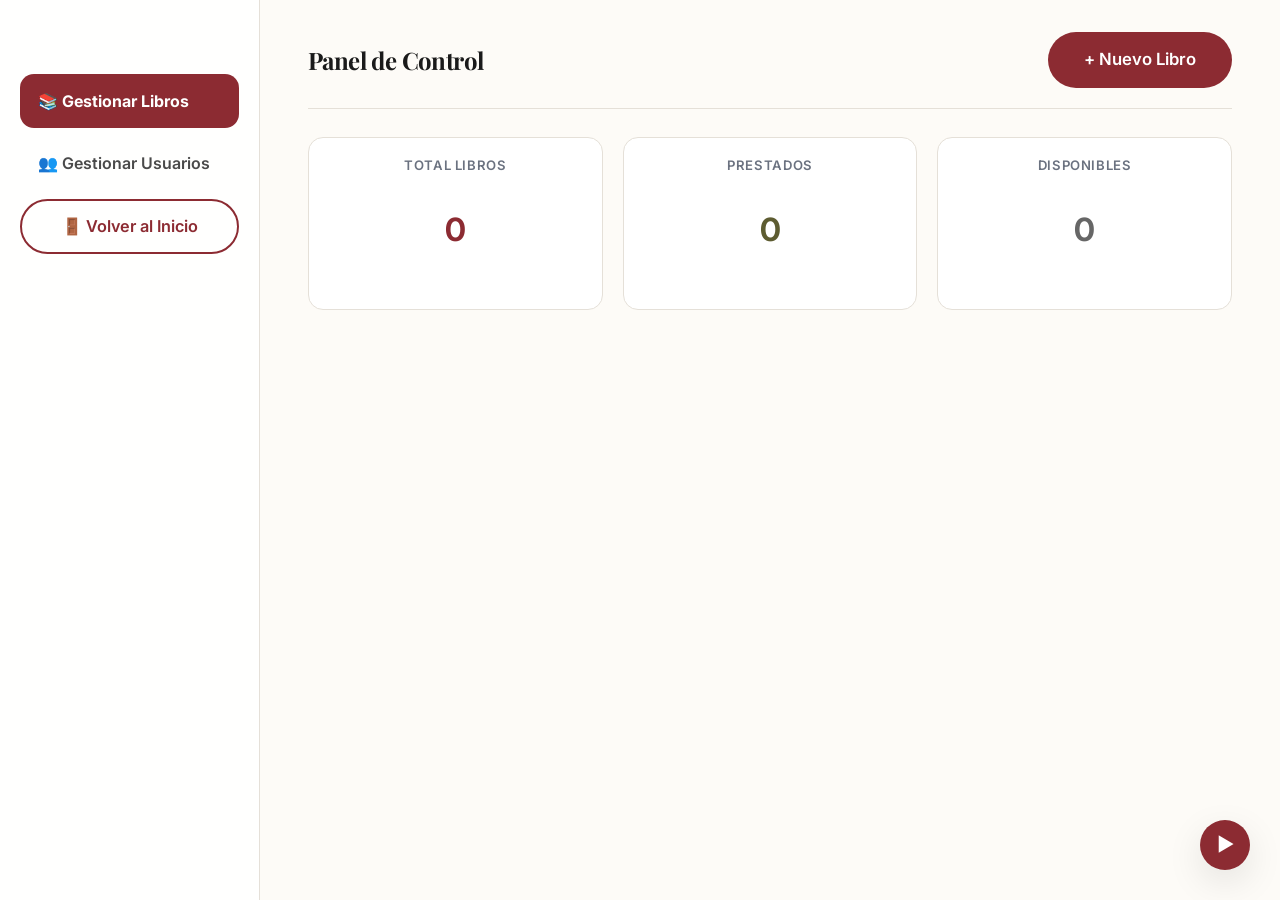
==== commit 9b23379f: "Actualización del proyecto: mejoras en API y estructura" ====
--- a/administracion.html
+++ b/administracion.html
@@ -1,6 +1,4 @@
 <!doctype html>
-<!-- administracion.html — Panel del administrador: gestión de libros y usuarios.
-     Requiere rol admin. Carga admin.js y usuarios.js. -->
 <html lang="es">
   <head>
     <meta charset="UTF-8" />
@@ -20,7 +18,11 @@
       <source src="imagenes/musicword-library-312688.mp3" type="audio/mpeg" />
     </audio>
 
-    <button id="control-audio" class="boton-flotante-audio" onclick="toggleAudio()">
+    <button
+      id="control-audio"
+      class="boton-flotante-audio"
+      onclick="toggleAudio()"
+    >
       <span id="icono-audio">▶</span>
     </button>
 
@@ -31,18 +33,17 @@
 
         if (audio.paused) {
           audio.play();
-          icono.innerText = "⏸";
+          icono.innerText = "⏸"; // Cambia a pausa
         } else {
           audio.pause();
-          icono.innerText = "▶";
+          icono.innerText = "▶"; // Cambia a play
         }
       }
     </script>
-
     <div class="contenedor-panel" data-page="admin">
       <aside class="barra-lateral">
-        <nav class="nav-lateral-flex">
-          <ul class="lista-nav lista-nav-flex">
+        <nav style="height: 100%; display: flex; flex-direction: column">
+          <ul class="lista-nav" style="flex-grow: 1">
             <li class="lista-nav__item">
               <button class="lista-nav__link activo" data-target="libros">
                 📚 Gestionar Libros
@@ -54,8 +55,19 @@
               </button>
             </li>
 
-            <li class="lista-nav__item nav-item-inferior">
-              <button id="btn-logout" class="btn btn--outline btn-volver-inicio">
+            <li
+              class="lista-nav__item"
+              style="margin-top: auto; padding-bottom: 20px"
+            >
+              <button
+                id="btn-logout"
+                class="btn btn--outline"
+                style="
+                  width: 100%;
+                  color: var(--color-borgona);
+                  border-color: var(--color-borgona);
+                "
+              >
                 🚪 Volver al Inicio
               </button>
             </li>
@@ -65,32 +77,90 @@
 
       <main class="contenido-principal">
 
+        <!-- ── Sección Libros ────────────────────────────── -->
         <section id="seccion-libros">
-          <header class="header-admin">
-            <h2>Panel de Control</h2>
-            <button class="boton boton-principal" data-modal-open="nuevo-libro">
-              + Nuevo Libro
-            </button>
-          </header>
-
-          <section class="stats-grid">
-            <div class="stat-card">
-              <h4>Total Libros</h4>
-              <p id="stat-total" class="stat-card__numero stat-card__numero--total">0</p>
-            </div>
-            <div class="stat-card">
-              <h4>Prestados</h4>
-              <p id="stat-prestados" class="stat-card__numero stat-card__numero--prestados">0</p>
-            </div>
-            <div class="stat-card">
-              <h4>Disponibles</h4>
-              <p id="stat-disponibles" class="stat-card__numero stat-card__numero--disponibles">0</p>
-            </div>
-          </section>
-
-          <div id="lista-admin-libros"></div>
+        <header class="header-admin">
+          <h2>Panel de Control</h2>
+          <button class="boton boton-principal" data-modal-open="nuevo-libro">
+            + Nuevo Libro
+          </button>
+        </header>
+
+        <section
+          class="stats-grid"
+          style="display: flex; gap: 20px; margin-bottom: 30px"
+        >
+          <div
+            class="stat-card"
+            style="
+              background: white;
+              padding: 20px;
+              border-radius: 15px;
+              flex: 1;
+              text-align: center;
+              border: 1px solid var(--color-borde);
+            "
+          >
+            <h4>Total Libros</h4>
+            <p
+              id="stat-total"
+              style="
+                font-size: 2rem;
+                font-weight: bold;
+                color: var(--color-borgona);
+              "
+            >
+              0
+            </p>
+          </div>
+          <div
+            class="stat-card"
+            style="
+              background: white;
+              padding: 20px;
+              border-radius: 15px;
+              flex: 1;
+              text-align: center;
+              border: 1px solid var(--color-borde);
+            "
+          >
+            <h4>Prestados</h4>
+            <p
+              id="stat-prestados"
+              style="
+                font-size: 2rem;
+                font-weight: bold;
+                color: var(--color-oliva);
+              "
+            >
+              0
+            </p>
+          </div>
+          <div
+            class="stat-card"
+            style="
+              background: white;
+              padding: 20px;
+              border-radius: 15px;
+              flex: 1;
+              text-align: center;
+              border: 1px solid var(--color-borde);
+            "
+          >
+            <h4>Disponibles</h4>
+            <p
+              id="stat-disponibles"
+              style="font-size: 2rem; font-weight: bold; color: #666;"
+            >
+              0
+            </p>
+          </div>
         </section>
 
+        <div id="lista-admin-libros"></div>
+        </section>
+
+        <!-- ── Sección Usuarios (NUEVA) ──────────────────── -->
         <section id="seccion-usuarios" hidden>
           <header class="header-admin">
             <h2>Gestión de Usuarios</h2>
@@ -121,47 +191,70 @@
           </select>
 
           <label for="imagen-libro">Imagen de portada</label>
-          <input type="file" name="imagen" id="imagen-libro" data-field="imagen" accept="image/*" />
+          <input
+            type="file"
+            name="imagen"
+            id="imagen-libro"
+            data-field="imagen"
+            accept="image/*"
+          />
 
           <div class="preview-imagen" data-preview="wrap" hidden>
             <p>Vista previa:</p>
-            <img data-preview="img" class="preview-imagen__img" alt="Vista previa de portada" />
-          </div>
-
-          <label for="sinopsis-manual">Sinopsis</label>
-          <textarea
-            id="sinopsis-manual"
-            name="sinopsis"
-            rows="4"
-            class="textarea-redimensionable"
-            placeholder="Escribe una breve sinopsis del libro, o pulsa el botón para obtenerla automáticamente de Google Books..."
-          ></textarea>
-
-          <label for="gb-imagen-url">
-            URL de portada
-            <span class="etiqueta-opcional">(opcional — se rellena automáticamente con Google Books)</span>
+            <img
+              data-preview="img"
+              style="max-width: 100px; border-radius: 10px"
+            />
+          </div>
+
+          <!-- Campo de sinopsis manual -->
+          <label for="sinopsis-manual">
+            Sinopsis
+            <span class="label-opcional">(opcional)</span>
           </label>
+          <div class="sinopsis-wrap">
+            <textarea
+              id="sinopsis-manual"
+              name="sinopsis"
+              class="sinopsis-textarea"
+              rows="5"
+              maxlength="600"
+              placeholder="Escribe aquí una breve descripción del libro, o pulsa el botón de abajo para obtenerla automáticamente..."
+            ></textarea>
+            <span class="sinopsis-contador"><span id="sinopsis-count">0</span>/600</span>
+          </div>
+
+          <!-- URL de portada: se rellena con Google Books o manualmente -->
+          <label for="gb-imagen-url">URL de portada <span style="color:gray; font-size:0.8rem;">(opcional — se rellena automáticamente con Google Books)</span></label>
           <input type="url" id="gb-imagen-url" value="" placeholder="https://... o deja vacío" />
 
-          <button type="button" id="btn-google-books" class="boton boton-contorno btn-google-books-ancho">
+          <button type="button" id="btn-google-books" class="boton boton-contorno" style="width:100%; margin-bottom:10px;">
             🔍 Obtener portada y sinopsis de Google Books
           </button>
 
-          <div class="modal__actions">
-            <button class="boton boton-contorno" type="button" data-modal-close="nuevo-libro">
+                    <div class="modal__actions">
+            <button
+              class="boton boton-contorno"
+              type="button"
+              data-modal-close="nuevo-libro"
+            >
               Cancelar
             </button>
             <button class="boton boton-principal" type="submit">
               Guardar Libro
             </button>
           </div>
-          <p class="mensaje-formulario" data-admin-form="msg"></p>
+          <p
+            data-admin-form="msg"
+            style="text-align: center; margin-top: 10px"
+          ></p>
         </form>
       </div>
     </div>
 
     <script src="js/admin.js" type="module"></script>
 
+    <!-- ══ MODAL: Nuevo / Editar Usuario (NUEVO) ════════════ -->
     <div class="modal" data-modal="nuevo-usuario" hidden>
       <div class="modal__content">
         <h3 id="modal-usuario-titulo">Añadir Nuevo Usuario</h3>
@@ -170,17 +263,17 @@
 
           <label for="usuario-email">Email</label>
           <input type="email" id="usuario-email" required />
-          <small id="error-email" class="campo-error"></small>
+          <small id="error-email" style="color: var(--color-borgona); display:block; margin-top:-14px; margin-bottom:10px;"></small>
 
           <label for="usuario-password">
             Contraseña
-            <span id="pass-hint" class="pass-hint">(dejar vacío para no cambiarla)</span>
+            <span id="pass-hint" style="font-size:0.8rem; color: var(--color-gris-claro);">(dejar vacío para no cambiarla)</span>
           </label>
           <input type="password" id="usuario-password" />
-          <small id="error-password" class="campo-error"></small>
+          <small id="error-password" style="color: var(--color-borgona); display:block; margin-top:-14px; margin-bottom:10px;"></small>
 
           <label for="usuario-rol">Rol</label>
-          <select id="usuario-rol" class="select-usuario-rol">
+          <select id="usuario-rol" style="padding: 10px 18px; border: 1px solid var(--color-borde); border-radius: 9999px; width: 100%; margin-bottom: 18px; background: white;">
             <option value="usuario">Usuario</option>
             <option value="admin">Admin</option>
           </select>
@@ -189,11 +282,11 @@
             <button class="boton boton-contorno" type="button" data-modal-close="nuevo-usuario">Cancelar</button>
             <button class="boton boton-principal" type="submit">Guardar</button>
           </div>
-          <p id="msg-usuario" class="mensaje-usuario"></p>
+          <p id="msg-usuario" style="text-align: center; margin-top: 10px; min-height: 1.2em;"></p>
         </form>
       </div>
     </div>
 
     <script src="js/usuarios.js" type="module"></script>
   </body>
-</html>
+</html>
--- a/global.css
+++ b/global.css
@@ -1,12 +1,5 @@
-/* =============================================================================
-   global.css — Estilos de toda la aplicación Biblioteca Digital
-   
-   Incluye: colores, tipografía, login, catálogo, tarjetas flip, panel admin,
-   préstamos, modales, reseñas y mensajes de error/éxito.
-   ============================================================================= */
-
 /* =========================================================
-   1) Variables de color y diseño
+   1) Variables
    ========================================================= */
 :root {
   --color-borgona: #8C2B32;
@@ -289,6 +282,19 @@
   background: rgba(140, 43, 50, 0.08);
 }
 
+/* Variante para botones sobre fondos oscuros (cabecera del hero) */
+.btn--outline-light {
+  background: rgba(255, 255, 255, 0.15);
+  border: 2px solid rgba(255, 255, 255, 0.7);
+  color: white;
+  backdrop-filter: blur(4px);
+}
+
+.btn--outline-light:hover {
+  background: rgba(255, 255, 255, 0.28);
+  border-color: white;
+}
+
 .btn--ghost {
   background: transparent;
   color: var(--color-borgona);
@@ -1149,12 +1155,14 @@
 .modal__content {
   position: relative;
   width: min(560px, calc(100% - 32px));
-  margin: 80px auto;
+  margin: 40px auto;
   border-radius: var(--radio-muy-grande);
   background: rgba(255, 255, 255, 0.92);
   box-shadow: 0 22px 70px rgba(0, 0, 0, 0.20);
   border: 1px solid rgba(0, 0, 0, 0.06);
   padding: 26px 26px 22px;
+  max-height: calc(100vh - 80px);
+  overflow-y: auto;
 }
 
 .modal__header {
@@ -1767,207 +1775,58 @@
   font-style: italic;
 }
 
-/* =============================================================================
-   Estados visuales con data-estado (el JS no define colores, solo el atributo)
-   ============================================================================= */
-
-.auth-mensaje[data-estado="ok"]    { color: green; }
-.auth-mensaje[data-estado="error"] { color: red; }
-.auth-mensaje[data-estado="info"]  { color: blue; }
-
-.campo-error[data-estado="error"] {
-  color: var(--color-borgona);
-  display: block;
-  margin-top: -14px;
-  margin-bottom: 10px;
-}
-
-.mensaje-formulario[data-estado="ok"]    { color: green; text-align: center; margin-top: 10px; }
-.mensaje-formulario[data-estado="error"] { color: red; text-align: center; margin-top: 10px; }
-.mensaje-formulario[data-estado="warn"]  { color: orange; text-align: center; margin-top: 10px; }
-
-.mensaje-usuario[data-estado="ok"]       { color: green; text-align: center; margin-top: 10px; min-height: 1.2em; }
-.mensaje-usuario[data-estado="error"]    { color: red; text-align: center; margin-top: 10px; min-height: 1.2em; }
-.mensaje-usuario[data-estado="cargando"] { color: blue; text-align: center; margin-top: 10px; min-height: 1.2em; }
-
-.msg-preferencias {
-  font-size: 0.85rem;
-  margin: 4px 0 8px;
-}
-
-.msg-preferencias[data-estado="ok"]   { color: green; }
-.msg-preferencias[data-estado="info"] { color: var(--color-borgona); }
-
-.msg-resena[data-estado="ok"]    { color: green; }
-.msg-resena[data-estado="error"] { color: red; }
-.msg-resena[data-estado="warn"]  { color: orange; }
-
-.btn-estrella[data-activa="si"] { opacity: 1; }
-
-.paginacion .btn-pagina {
-  background: transparent;
-  color: var(--color-borgona);
-  border: 2px solid var(--color-borgona);
-}
-
-.paginacion .btn-pagina[data-activa="si"] {
-  background: var(--color-borgona);
-  color: white;
-}
-
-/* =============================================================================
-   Clases de las páginas HTML (sin estilos inline)
-   ============================================================================= */
-
-.hero-nav {
+/* login.js / registro.js — mensajes de estado del formulario de auth */
+.auth-mensaje--ok    { color: green; }
+.auth-mensaje--error { color: red; }
+.auth-mensaje--info  { color: blue; }
+
+/* ── Textarea de sinopsis en el modal de nuevo libro ─────── */
+.sinopsis-wrap {
+  position: relative;
+  margin-bottom: 18px;
+}
+
+.sinopsis-textarea {
+  width: 100%;
+  padding: 14px 18px;
+  border: 1px solid var(--color-borde);
+  border-radius: 16px;
+  font-size: 0.95rem;
+  font-family: inherit;
+  color: var(--color-gris);
+  background: white;
+  resize: vertical;
+  min-height: 120px;
+  line-height: 1.6;
+  transition: border-color 0.2s, box-shadow 0.2s;
+  box-sizing: border-box;
+}
+
+.sinopsis-textarea:focus {
+  outline: none;
+  border-color: var(--color-borgona);
+  box-shadow: 0 0 0 3px rgba(123, 29, 29, 0.12);
+}
+
+.sinopsis-textarea::placeholder {
+  color: #bbb;
+  font-style: italic;
+}
+
+/* Contador de caracteres abajo a la derecha */
+.sinopsis-contador {
   position: absolute;
-  top: 20px;
-  right: 24px;
-  z-index: 100;
-  display: flex;
-  gap: 10px;
-  align-items: center;
-}
-
-.btn-nav-hero {
-  background: rgba(255, 255, 255, 0.15);
-  border-color: rgba(255, 255, 255, 0.4);
-  color: white;
-}
-
-.hero-subtitulo {
-  color: rgba(255, 255, 255, 0.7);
-  margin-bottom: 8px;
-}
-
-.btn-buscar-filtros {
-  height: 44px;
-  white-space: nowrap;
-}
-
-.separador-catalogo {
-  border: 0;
-  height: 1px;
-  background: #e5e0d8;
-  margin: 0 auto 48px;
-  max-width: 80%;
-}
-
-.seccion-catalogo {
-  padding-top: 0;
-}
-
-.btn-cerrar-modal {
-  padding: 6px 16px;
-  font-size: 0.9rem;
-}
-
-.modal-resenas-lista {
-  max-height: 60vh;
-  overflow-y: auto;
-}
-
-.panel-preferencias__titulo {
-  font-size: 1.4rem;
-  margin-bottom: 6px;
-}
-
-.panel-preferencias__intro {
-  color: var(--color-gris-claro);
-  font-size: 0.9rem;
-  margin-bottom: 18px;
-}
-
-.panel-preferencias__campos {
-  display: flex;
-  gap: 14px;
-  flex-wrap: wrap;
-  margin-bottom: 14px;
-}
-
-.panel-preferencias__campo {
-  flex: 1;
-  min-width: 180px;
-}
-
-.separador-seccion {
-  margin: 48px 0;
-  border: 0;
-  border-top: 1px solid var(--color-borde);
-}
-
-.nav-lateral-flex {
-  height: 100%;
-  display: flex;
-  flex-direction: column;
-}
-
-.lista-nav-flex {
-  flex-grow: 1;
-}
-
-.nav-item-inferior {
-  margin-top: auto;
-  padding-bottom: 20px;
-}
-
-.btn-volver-inicio {
-  width: 100%;
-  color: var(--color-borgona);
-  border-color: var(--color-borgona);
-}
-
-.stat-card__numero {
-  font-size: 2rem;
-  font-weight: bold;
-}
-
-.stat-card__numero--total {
-  color: var(--color-borgona);
-}
-
-.stat-card__numero--prestados {
-  color: var(--color-oliva);
-}
-
-.stat-card__numero--disponibles {
-  color: #666;
-}
-
-.preview-imagen__img {
-  max-width: 100px;
-  border-radius: 10px;
-}
-
-.textarea-redimensionable {
-  resize: vertical;
-}
-
-.etiqueta-opcional {
-  color: gray;
-  font-size: 0.8rem;
-}
-
-.btn-google-books-ancho {
-  width: 100%;
-  margin-bottom: 10px;
-}
-
-.pass-hint {
+  bottom: 10px;
+  right: 14px;
+  font-size: 0.75rem;
+  color: #bbb;
+  pointer-events: none;
+}
+
+/* Etiqueta "(opcional)" al lado del label */
+.label-opcional {
   font-size: 0.8rem;
   color: var(--color-gris-claro);
-}
-
-.select-usuario-rol {
-  padding: 10px 18px;
-  border: 1px solid var(--color-borde);
-  border-radius: 9999px;
-  width: 100%;
-  margin-bottom: 18px;
-  background: white;
-}
-
-.texto-muted--espaciado {
-  margin-top: 16px;
-  font-size: 1.05rem;
-}
+  font-weight: 400;
+  margin-left: 6px;
+}
